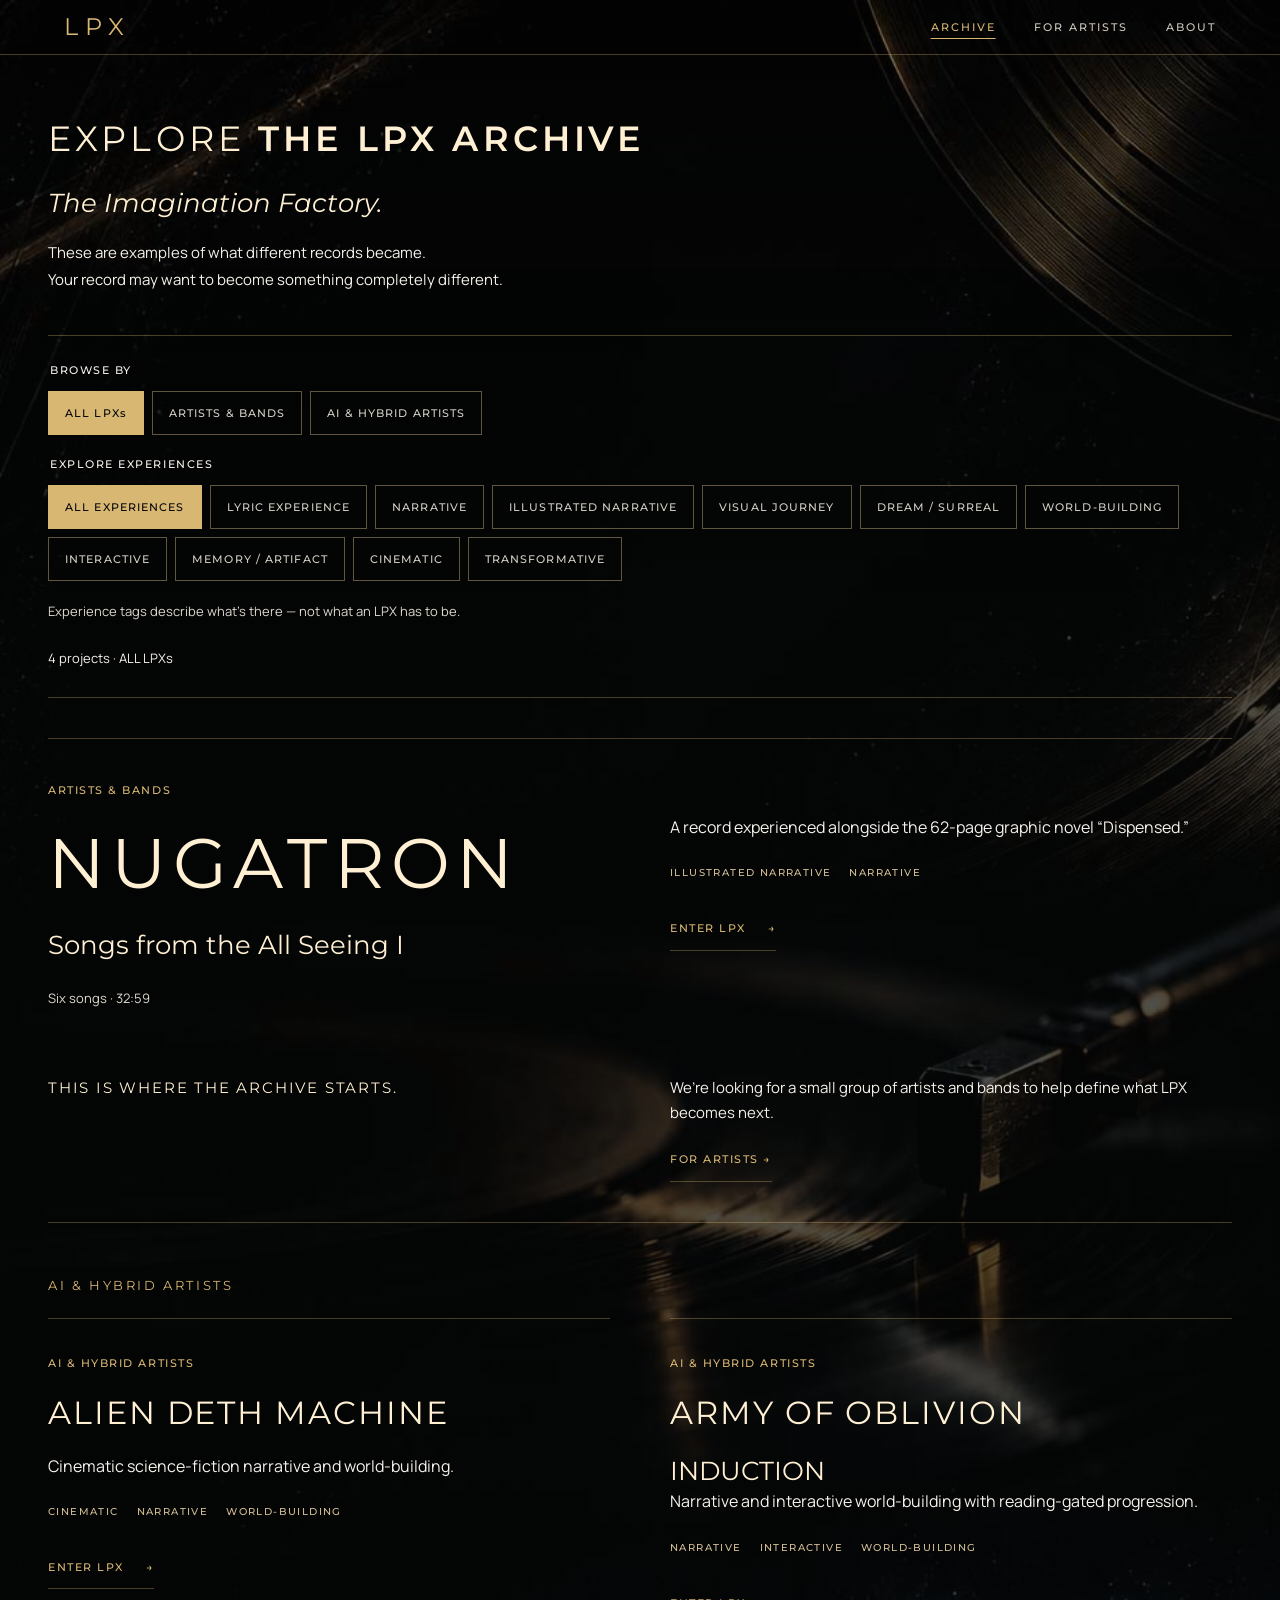
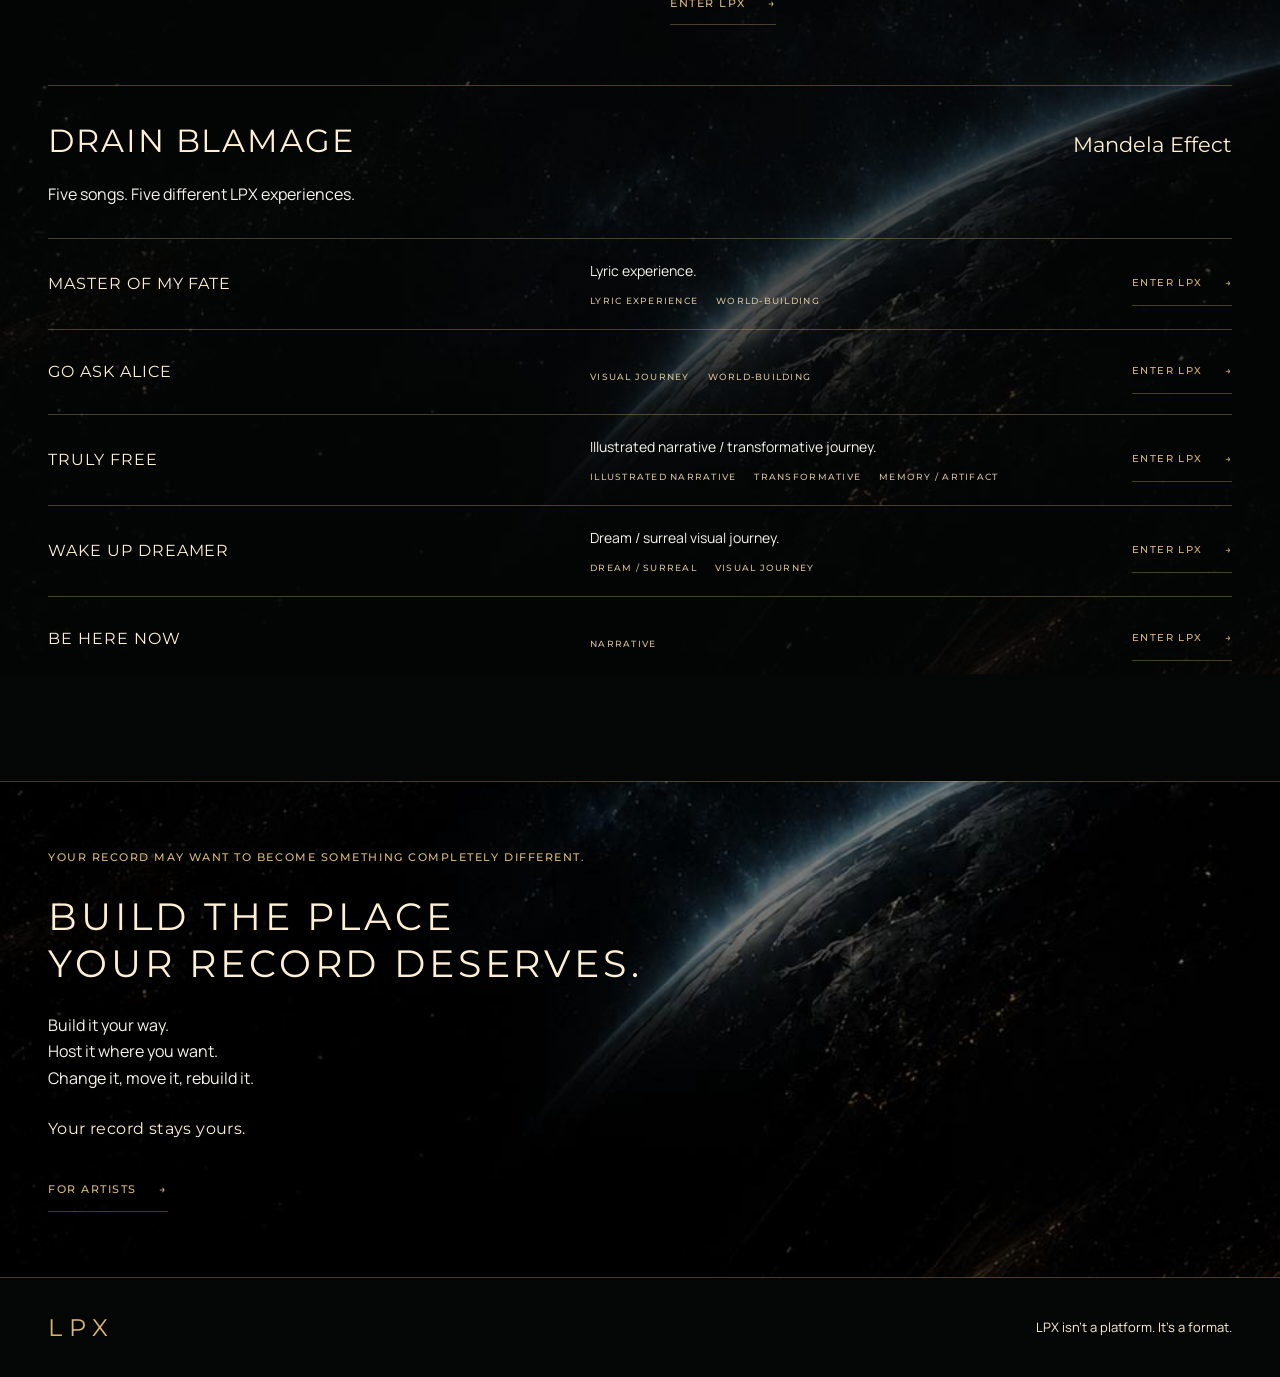
==== archive.html @ e45b6274 "Initial LPX public site" ====
<!doctype html>
<html lang="en">
<head>
  <meta charset="utf-8">
  <meta name="viewport" content="width=device-width, initial-scale=1">
  <meta name="description" content="Explore the LPX Archive. Different records become different places. Enter album experiences by artists, bands, and AI & hybrid artists.">
  <meta name="theme-color" content="#050606">
  <title>Archive — LPX</title>
  <link rel="icon" type="image/png" href="images/favicon.png">
  <link rel="preconnect" href="https://fonts.googleapis.com">
  <link rel="preconnect" href="https://fonts.gstatic.com" crossorigin>
  <link href="https://fonts.googleapis.com/css2?family=Manrope:wght@300;400&family=Montserrat:ital,wght@0,400;0,500;0,600;1,400&display=swap" rel="stylesheet">
  <link rel="stylesheet" href="styles.css">
  <link rel="stylesheet" href="archive.css">
  <script src="archive.js" defer></script>
</head>
<body class="archive-page">
  <a class="skip-link" href="#main">Skip to content</a>
  <header class="site-header">
    <a class="wordmark" href="index.html" aria-label="LPX home">LPX</a>
    <nav aria-label="Main navigation">
      <a href="archive.html" aria-current="page">ARCHIVE</a>
      <a href="for-artists.html">FOR ARTISTS</a>
      <a href="index.html#about">ABOUT</a>
    </nav>
  </header>
  <main id="main">
    <header class="archive-intro gallery-width">
      <h1>EXPLORE <strong>THE LPX ARCHIVE</strong></h1>
      <p class="intro-statement"><em>The Imagination Factory.</em></p>
      <p>These are examples of what different records became.<br>Your record may want to become something completely different.</p>
    </header>
    <div class="gallery-width">
      <section class="filters" aria-label="Filter the Archive" hidden>
        <fieldset>
          <legend>BROWSE BY</legend>
          <div class="filter-options" id="context-filters"></div>
        </fieldset>
        <fieldset>
          <legend>EXPLORE EXPERIENCES</legend>
          <div class="filter-options" id="experience-filters"></div>
        </fieldset>
        <p class="filter-note">Experience tags describe what’s there — not what an LPX has to be.</p>
        <div class="filter-status">
          <p id="result-status" role="status" aria-live="polite" aria-atomic="true"></p>
          <button id="clear-experience" class="text-button" type="button" hidden>CLEAR EXPERIENCE FILTER</button>
        </div>
      </section>
      <div id="archive-results"></div>
      <noscript><p>Enable JavaScript to explore the Archive and use its filters.</p></noscript>
    </div>
    <section class="archive-invitation" aria-labelledby="invitation-heading">
      <div class="gallery-width">
        <p class="eyebrow">YOUR RECORD MAY WANT TO BECOME SOMETHING COMPLETELY DIFFERENT.</p>
        <h2 id="invitation-heading">BUILD THE PLACE<br>YOUR RECORD DESERVES.</h2>
        <p>Build it your way.<br>Host it where you want.<br>Change it, move it, rebuild it.</p>
        <p class="emphasis">Your record stays yours.</p>
        <a class="entry-link" href="for-artists.html">FOR ARTISTS <span aria-hidden="true">→</span></a>
      </div>
    </section>
  </main>
  <footer class="archive-footer gallery-width">
    <a class="wordmark" href="index.html" aria-label="LPX home">LPX</a>
    <a href="index.html#about">LPX isn’t a platform. It’s a format.</a>
  </footer>
</body>
</html>
---- styles.css ----
:root {
  color-scheme: dark;
  --base: #050606;
  --ivory: #fff0d3;
  --copy: #f5f2eb;
  --copy-secondary: #ded9cf;
  --gold: #d8b773;
  --line: rgba(216, 183, 115, .32);
  font-family: "Manrope", sans-serif;
  background: var(--base);
  color: var(--ivory);
}
* { box-sizing: border-box; }
html { scroll-behavior: smooth; }
body { margin: 0; font-family: "Manrope", sans-serif; font-weight: 400; font-size: clamp(17px, 1.45vw, 20px); line-height: 1.85; }
h1, h2, h3, nav, .wordmark, .button, .eyebrow, .display, .emphasis, .statement { font-family: "Montserrat", sans-serif; }
.display { font-weight: 400; letter-spacing: .12em; line-height: 1.15; }
a { color: inherit; text-decoration: none; }
a:focus-visible { outline: 2px solid var(--gold); outline-offset: 6px; }
::selection { color: var(--base); background: var(--gold); }
.skip-link { position: absolute; top: -100px; left: 24px; z-index: 5; padding: 8px 16px; background: var(--ivory); color: var(--base); }
.skip-link:focus { top: 16px; }
.site-header { position: absolute; z-index: 2; inset: 0 0 auto; display: flex; align-items: center; justify-content: space-between; padding: 25px clamp(24px, 5vw, 80px); gap: 24px; }
.wordmark { font-size: 22px; font-weight: 500; letter-spacing: .18em; }
nav { display: flex; align-items: center; gap: clamp(20px, 3vw, 44px); }
nav a { display: inline-flex; align-items: center; min-height: 44px; font-size: 11px; font-weight: 500; letter-spacing: .18em; text-transform: uppercase; color: #cec8bb; }
nav a:hover { color: var(--gold); }
nav [aria-current="page"] { color: var(--gold); text-decoration: underline; text-underline-offset: 7px; }
.hero { padding: 130px 24px 115px; text-align: center; background: linear-gradient(to bottom, rgba(8,8,8,0.105), rgba(8,8,8,0.14) 65%, var(--base)), url("images/lpx_bg.jpg") center top / 100% auto no-repeat; }
.hero-logo { display: block; width: min(850px, 78vw); height: auto; margin: 0 auto 40px; }
h1 { font-size: clamp(22px, 2.5vw, 36px); font-weight: 400; line-height: 1.15; letter-spacing: .12em; margin: 0 0 17px; text-wrap: balance; }
.hero p { margin: 0; color: var(--copy); font-size: clamp(16px, 1.5vw, 20px); }
.hero-actions { display: flex; flex-wrap: wrap; justify-content: center; gap: 16px; margin-top: 35px; }
.button { display: inline-flex; justify-content: center; align-items: center; padding: 14px 27px; min-height: 49px; border: 1px solid #a58b58; color: #e0c58f; font-size: 11px; font-weight: 500; letter-spacing: .14em; text-transform: uppercase; transition: background .2s, border-color .2s; }
.button-secondary { border-color: #66583e; }
.button:hover { background: rgba(196,166,108,.12); border-color: var(--gold); }
.copy { width: min(100% - 48px, 780px); margin-inline: auto; }
p { margin: 0 0 25px; color: var(--copy); }
p:last-child { margin-bottom: 0; }
.story { padding: 95px 0 140px; background: linear-gradient(var(--base), rgba(8,8,8,0.56) 30%, rgba(8,8,8,0.532) 72%, var(--base)), url("images/lpx_bg.jpg") center 53% / max(100%, 1200px) auto no-repeat; }
.passage + .passage { margin-top: 64px; }
.story-lead { font-size: clamp(24px, 2.5vw, 32px); line-height: 1.65; color: var(--ivory); font-weight: 300; }
.emphasis { color: var(--ivory); font-weight: 400; letter-spacing: .025em; }
.story-ending { padding-top: 12px; }
.section { padding-block: clamp(90px, 10vw, 150px); scroll-margin-top: 35px; }
h2 { margin: 0 0 42px; font-size: clamp(34px, 4vw, 54px); line-height: 1.22; letter-spacing: .015em; font-weight: 400; text-wrap: balance; }
.explanation .copy::before, .archive .copy::before { content: ""; display: block; width: 64px; height: 1px; background: var(--gold); margin-bottom: 44px; }
.statement { font-size: clamp(22px, 2.2vw, 28px); line-height: 1.55; margin-block: 38px; }
.closing { margin-top: 46px; }
.artists { padding-block: clamp(110px, 12vw, 180px); background: linear-gradient(var(--base), rgba(8,8,8,0.35) 25%, rgba(8,8,8,0.455) 75%, var(--base)), url("images/lpx_bg.jpg") center bottom / max(100%, 1100px) auto no-repeat; }
.uppercase-heading { font-size: clamp(26px, 3vw, 40px); font-weight: 400; line-height: 1.15; letter-spacing: .12em; }
.artists .statement { color: #e2c99a; }
.archive-space { min-height: clamp(95px, 14vw, 200px); }
.archive { padding-bottom: 0; }
.about { padding: 60px 0 85px; scroll-margin-top: 35px; }
.about .copy { border-top: 1px solid var(--line); padding-top: 46px; }
.about h2 { font-size: clamp(20px, 2vw, 24px); margin-bottom: 22px; letter-spacing: 0; }
.about p { font-size: 15px; margin-bottom: 12px; }
/* Reference composition: compact hero, fine rules, and imagery beside the copy. */
body { font-size: clamp(16px, 1.25vw, 18px); line-height: 1.65; }
.site-header { padding-block: 5px; border-bottom: 1px solid var(--line); background: rgba(0,0,0,0.196); }
.wordmark { font-size: 24px; font-weight: 400; letter-spacing: .3em; color: var(--gold); }
.hero { padding: 50px 24px 35px; border-bottom: 1px solid var(--line); }
.hero-logo { width: min(900px, 66vw); margin-bottom: 8px; }
h1 { font-size: clamp(22px, 3vw, 42px); margin-bottom: 9px; }
.hero p { color: var(--ivory); font-family: "Montserrat", sans-serif; font-size: clamp(14px, 1.55vw, 21px); font-weight: 400; letter-spacing: .1em; text-transform: uppercase; line-height: 1.5; }
.hero-actions { gap: 32px; margin-top: 25px; }
.button { padding: 12px 32px; gap: 25px; min-width: 245px; border-radius: 3px; border-color: #e5bd68; font-size: 12px; }
.button:first-child { box-shadow: 0 0 18px rgba(218,170,66,.13), inset 0 0 12px rgba(218,170,66,.05); }
.button::after { content: ""; width: 15px; height: 7px; flex-shrink: 0; background: currentColor; clip-path: polygon(0 42%, 74% 42%, 52% 0, 64% 0, 100% 50%, 64% 100%, 52% 100%, 74% 58%, 0 58%); }
.button-secondary { border-color: #867047; }
.story { padding-block: 85px 100px; }
.passage + .passage { margin-top: 48px; }
.section { padding-block: clamp(45px, 5vw, 75px); border-top: 1px solid var(--line); }
h2 { margin-bottom: 24px; font-size: clamp(29px, 3vw, 42px); letter-spacing: .055em; }
.explanation .copy::before, .archive .copy::before { display: none; }
.explanation { background: linear-gradient(90deg, rgba(0,0,0,0.616), rgba(0,0,0,0.42) 50%, rgba(0,0,0,0.07)), url("images/lpx_bg.jpg") center 54% / 100% auto no-repeat; }
.explanation .copy, .artists .copy, .archive .copy, .about .copy { width: min(62%, 780px); margin-left: clamp(24px, 4.7vw, 80px); margin-right: auto; }
.statement { font-size: clamp(19px, 1.7vw, 24px); line-height: 1.5; margin-block: 24px; }
.closing { margin-top: 25px; }
.artists { padding-block: clamp(50px, 5vw, 80px); background-image: linear-gradient(90deg, rgba(0,0,0,0.595), rgba(0,0,0,0.42) 50%, rgba(0,0,0,0.084)), url("images/lpx_bg.jpg"); }
.uppercase-heading { font-size: clamp(23px, 2.2vw, 31px); letter-spacing: .12em; }
.archive { padding-bottom: 0; }
.about { border-top: 1px solid var(--line); padding-block: 40px 55px; }
.about .copy { border-top: 0; padding-top: 0; }
@media (max-width: 900px) {
  .explanation .copy, .artists .copy, .archive .copy, .about .copy { width: calc(100% - 48px); margin-inline: 24px; }
  .explanation { background-size: auto, auto 1700px; background-position: center, 65% 54%; }
}
@media (max-width: 600px) {
  .site-header { padding: 5px 24px; gap: 16px; }
  .wordmark { font-size: 19px; }
  nav { gap: 16px; }
  nav a { font-size: 9px; }
  .hero { padding-top: 70px; padding-bottom: 36px; background-size: auto, auto 1050px; }
  .hero-logo { width: 100%; max-width: 450px; margin-bottom: 18px; }
  .hero p { max-width: 330px; margin-inline: auto; font-size: 12px; }
  .hero-actions { flex-direction: column; align-items: center; gap: 12px; margin-top: 29px; }
  .button { width: min(100%, 290px); min-width: 0; }
  .story { padding-block: 65px 90px; background-position: center, 62% 55%; }
  .passage + .passage { margin-top: 46px; }
  h2 { margin-bottom: 32px; }
  .artists { background-position: center, 62% bottom; }
}
@media (prefers-reduced-motion: reduce) {
  html { scroll-behavior: auto; }
  .button { transition: none; }
}
---- archive.css ----
.archive-page { background: linear-gradient(to bottom, rgba(5,6,6,0.336), rgba(5,6,6,.7) 600px), url("images/lpx_bg.jpg") center top / 100% auto no-repeat; }
.archive-page .site-header { position: relative; }
.archive-page [hidden] { display: none !important; }
.gallery-width { width: min(calc(100% - 96px), 1250px); margin-inline: auto; }
.archive-intro { padding-block: 65px 42px; }
.archive-intro h1 { font-size: clamp(24px, 2.7vw, 37px); margin-bottom: 22px; text-wrap: initial; }
.archive-intro h1 strong { font-weight: 600; }
.intro-statement { font-family: "Montserrat", sans-serif; font-size: clamp(20px, 2vw, 27px); color: var(--ivory); margin-bottom: 15px; }
.archive-intro p:last-child { font-size: 15px; line-height: 1.8; }
.filters { border-block: 1px solid var(--line); padding-block: 25px 16px; margin-bottom: 40px; }
.filters fieldset { border: 0; padding: 0; margin: 0 0 20px; min-width: 0; }
.filters legend, .eyebrow, .group-heading, .project-tags, .entry-link, .text-button { font-family: "Montserrat", sans-serif; font-size: 11px; font-weight: 500; letter-spacing: .14em; }
.filters legend { color: var(--copy); margin-bottom: 12px; }
.filter-options { display: flex; flex-wrap: wrap; gap: 8px; }
.filter-options button { font: 500 11px/1.5 "Montserrat", sans-serif; letter-spacing: .1em; color: #d2cec4; background: transparent; border: 1px solid #60553f; padding: 11px 16px; min-height: 44px; cursor: pointer; transition: border-color .18s, color .18s; }
.filter-options button:hover { border-color: var(--gold); color: var(--ivory); }
.filter-options button[aria-pressed="true"] { color: var(--base); background: var(--gold); border-color: var(--gold); }
.archive-page button:focus-visible { outline: 2px solid var(--ivory); outline-offset: 4px; }
.filter-note { font-size: 13px; color: var(--copy-secondary); margin-bottom: 14px; }
.filter-status { display: flex; flex-wrap: wrap; justify-content: space-between; align-items: center; gap: 8px 24px; min-height: 44px; }
#result-status { font-size: 13px; margin: 0; }
.text-button { border: 0; background: transparent; color: var(--gold); cursor: pointer; min-height: 44px; padding: 8px 0; text-decoration: underline; text-underline-offset: 5px; }
.project { border-top: 1px solid var(--line); padding-block: 35px; min-width: 0; transition: border-color .2s; }
.project:hover { border-color: var(--gold); }
.project h2, .project h3 { font-weight: 400; letter-spacing: .06em; line-height: 1.25; text-wrap: balance; margin: 0 0 20px; font-size: clamp(25px, 2.5vw, 36px); }
.project p { font-size: 16px; }
.project .eyebrow { font-size: 11px; color: var(--gold); margin-bottom: 20px; }
.project .record-title { font-family: "Montserrat", sans-serif; color: var(--ivory); font-size: clamp(21px, 2vw, 28px); line-height: 1.4; }
.project .record-details { font-size: 13px; color: var(--copy-secondary); }
.project-tags { display: flex; flex-wrap: wrap; list-style: none; gap: 9px 18px; padding: 0; margin: 25px 0; color: #d4bf96; font-size: 10px; }
.entry-link { display: inline-flex; gap: 22px; align-items: center; min-height: 44px; color: var(--gold); border-bottom: 1px solid var(--line); }
.entry-link:hover { color: var(--ivory); border-color: var(--gold); }
.featured-project { display: grid; grid-template-columns: 1fr 1fr; gap: 60px; padding-block: 42px; }
.featured-project h2 { font-size: clamp(38px, 5.5vw, 75px); letter-spacing: .09em; }
.featured-project .project-body { padding-top: 33px; }
.archive-start { display: grid; grid-template-columns: 1fr 1fr; gap: 60px; padding: 25px 0 40px; border-bottom: 1px solid var(--line); }
.archive-start h3 { font-weight: 400; font-size: 15px; letter-spacing: .12em; margin: 0; }
.archive-start p { font-size: 15px; margin-bottom: 12px; }
.group-heading { color: var(--gold); margin: 55px 0 25px; font-weight: 400; font-size: 13px; letter-spacing: .2em; }
.project-grid, .experience-grid { display: grid; grid-template-columns: repeat(2, minmax(0, 1fr)); gap: 25px 60px; }
.collection { margin-top: 25px; }
.collection-header { display: flex; justify-content: space-between; align-items: baseline; gap: 20px; }
.collection-header .record-title { font-size: 21px; }
.track-list { list-style: none; margin: 30px 0 0; padding: 0; }
.track { border-top: 1px solid var(--line); display: grid; grid-template-columns: 1fr 1fr auto; align-items: center; gap: 24px; padding: 20px 0; }
.track h3 { font-size: 16px; margin: 0; }
.track p { font-size: 14px; margin: 0; }
.track .project-tags { margin: 12px 0 0; font-size: 9px; }
.track .entry-link { font-size: 10px; }
.project-art { width: 100%; height: auto; display: block; margin-bottom: 25px; }
.empty-results { text-align: center; padding: 65px 24px 85px; }
.empty-results h2 { font-size: 25px; }
.archive-invitation { margin-top: 65px; padding-block: 65px; border-block: 1px solid var(--line); background: linear-gradient(90deg, rgba(0,0,0,0.63), rgba(0,0,0,0.455)), url("images/lpx_bg.jpg") center bottom / max(100%, 1000px) auto no-repeat; }
.archive-invitation .eyebrow { max-width: 740px; color: var(--gold); line-height: 1.9; margin-bottom: 27px; }
.archive-invitation h2 { font-size: clamp(26px, 3vw, 39px); letter-spacing: .1em; }
.archive-footer { display: flex; flex-wrap: wrap; justify-content: space-between; gap: 24px; align-items: center; padding-block: 30px; }
.archive-footer > a:last-child { font-size: 13px; }
.results-enter { animation: reveal-results .2s ease-out; }
@keyframes reveal-results { from { opacity: .55; } to { opacity: 1; } }
@media (max-width: 900px) {
  .gallery-width { width: calc(100% - 48px); }
  .featured-project, .archive-start, .project-grid, .experience-grid { gap: 30px; }
  .track { grid-template-columns: 1fr 1fr; }
  .track .entry-link { grid-column: 2; justify-self: start; }
}
@media (max-width: 600px) {
  .archive-intro { padding-block: 42px 30px; }
  .archive-intro h1 { line-height: 1.35; }
  .featured-project, .archive-start, .project-grid, .experience-grid { grid-template-columns: 1fr; gap: 20px; }
  .featured-project .project-body { padding-top: 0; }
  .featured-project h2 { font-size: 36px; }
  .project { padding-block: 28px; }
  .collection-header { display: block; }
  .track { grid-template-columns: 1fr; gap: 12px; }
  .track .entry-link { grid-column: auto; justify-self: start; }
  .filter-options button { padding-inline: 12px; font-size: 10px; }
  .archive-invitation { padding-block: 45px; }
}
@media (prefers-reduced-motion: reduce) {
  .results-enter { animation: none; }
  .project, .filter-options button { transition: none; }
}
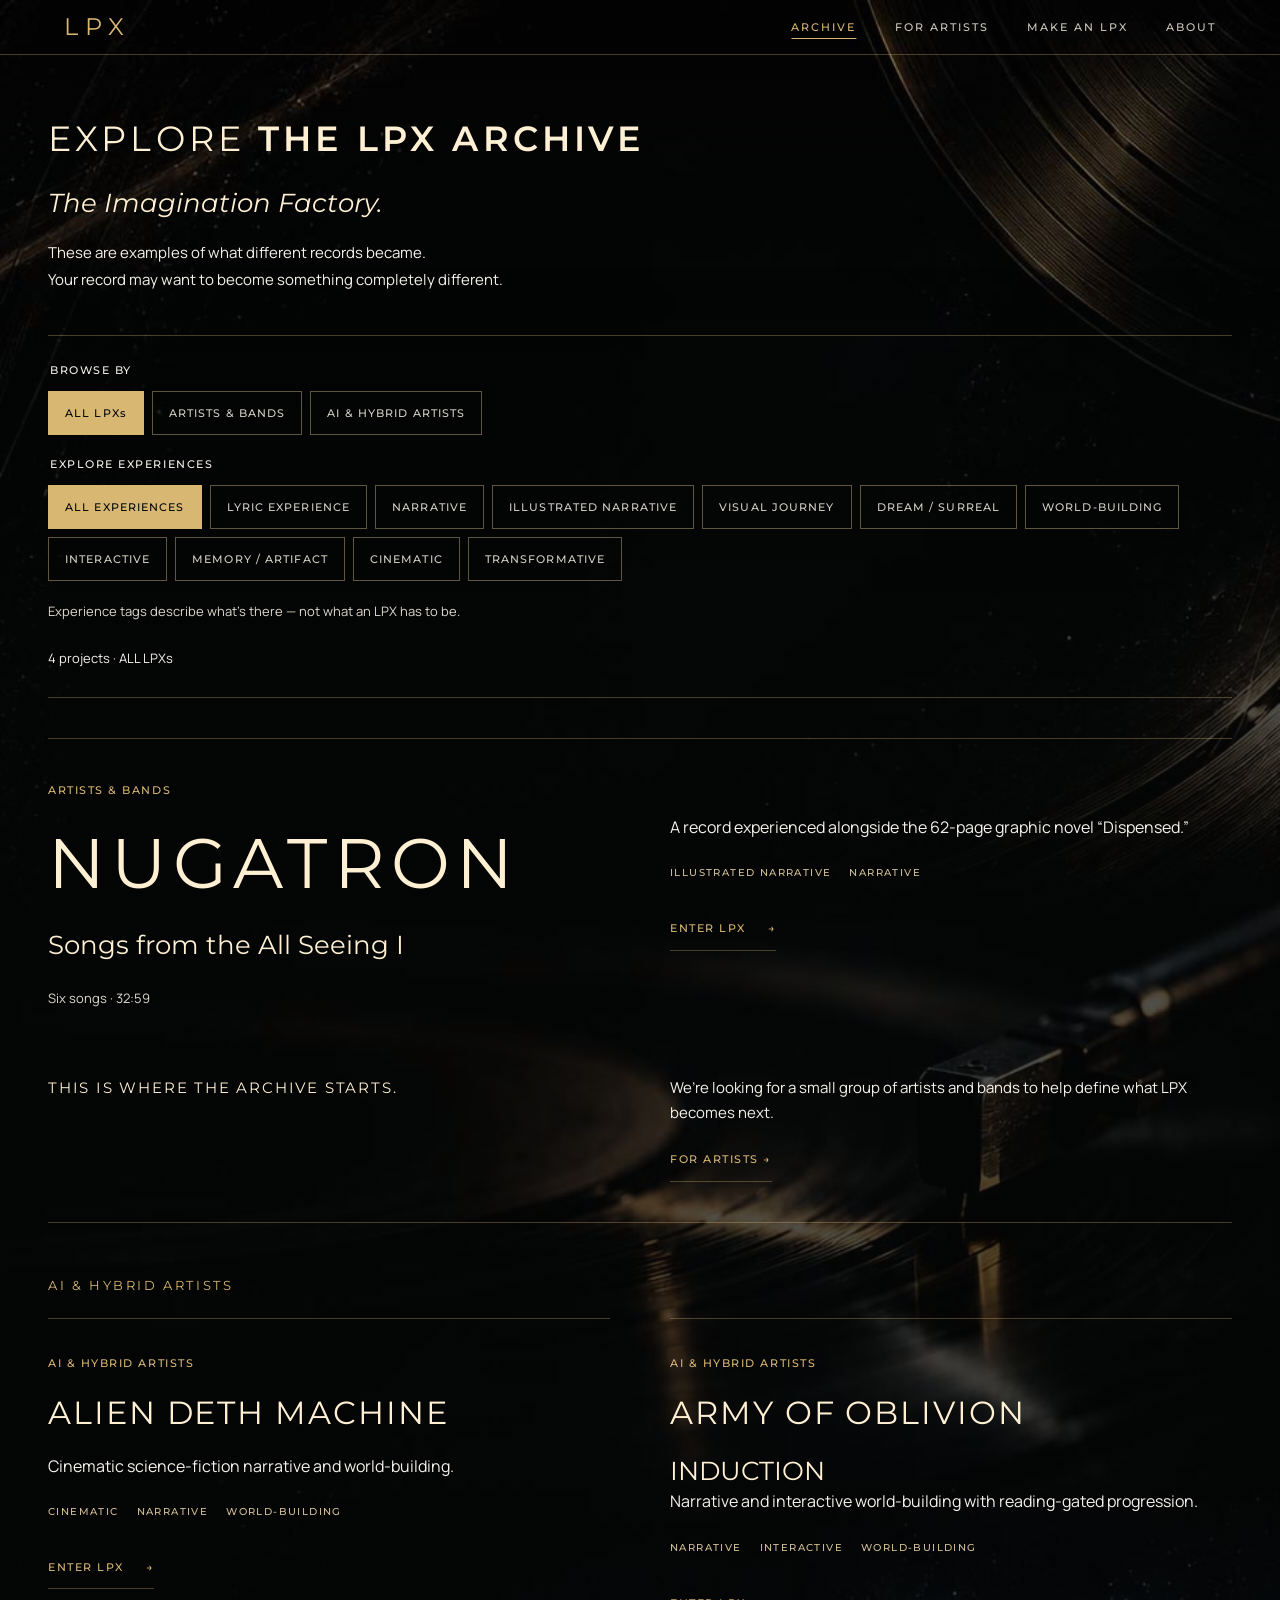
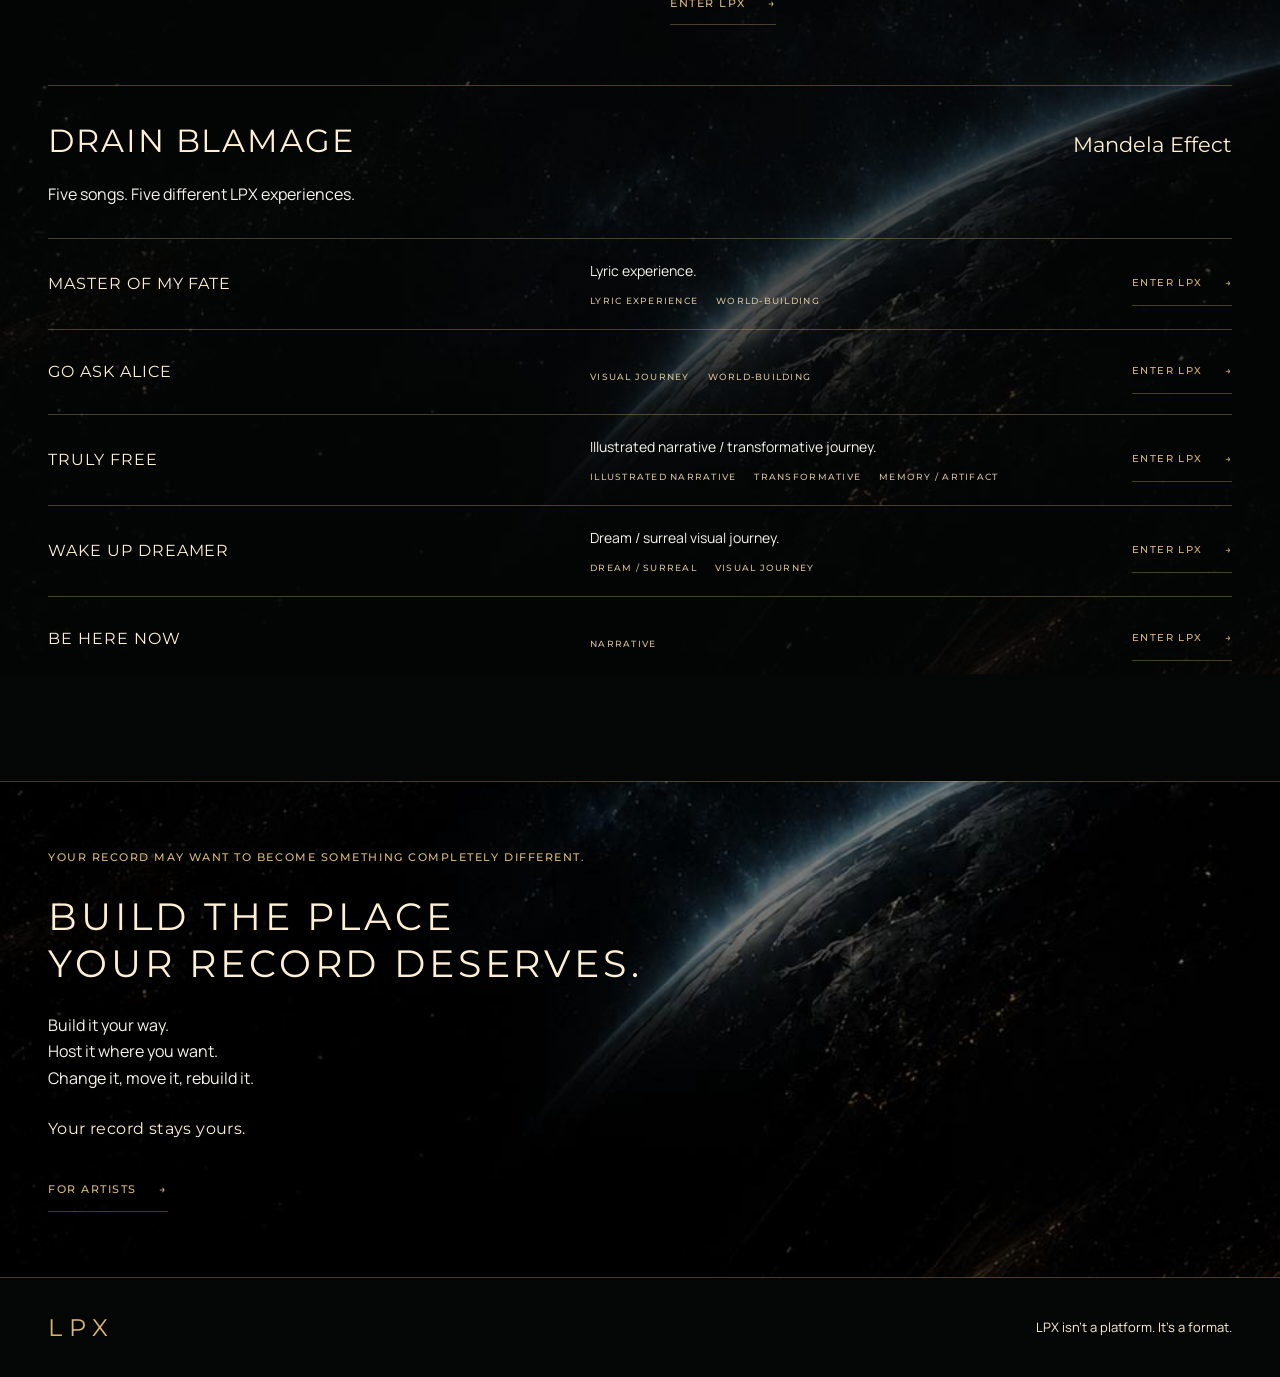
==== commit 3e549089: "Add Make an LPX page" ====
--- a/archive.html
+++ b/archive.html
@@ -21,6 +21,7 @@
     <nav aria-label="Main navigation">
       <a href="archive.html" aria-current="page">ARCHIVE</a>
       <a href="for-artists.html">FOR ARTISTS</a>
+      <a href="make-an-lpx.html">MAKE AN LPX</a>
       <a href="index.html#about">ABOUT</a>
     </nav>
   </header>
--- a/styles.css
+++ b/styles.css
@@ -88,10 +88,10 @@
   .explanation { background-size: auto, auto 1700px; background-position: center, 65% 54%; }
 }
 @media (max-width: 600px) {
-  .site-header { padding: 5px 24px; gap: 16px; }
-  .wordmark { font-size: 19px; }
-  nav { gap: 16px; }
-  nav a { font-size: 9px; }
+  .site-header { padding: 5px 16px; gap: 8px; }
+  .wordmark { font-size: 18px; letter-spacing: .23em; }
+  nav { gap: 10px; }
+  nav a { font-size: 8px; letter-spacing: .13em; }
   .hero { padding-top: 70px; padding-bottom: 36px; background-size: auto, auto 1050px; }
   .hero-logo { width: 100%; max-width: 450px; margin-bottom: 18px; }
   .hero p { max-width: 330px; margin-inline: auto; font-size: 12px; }
